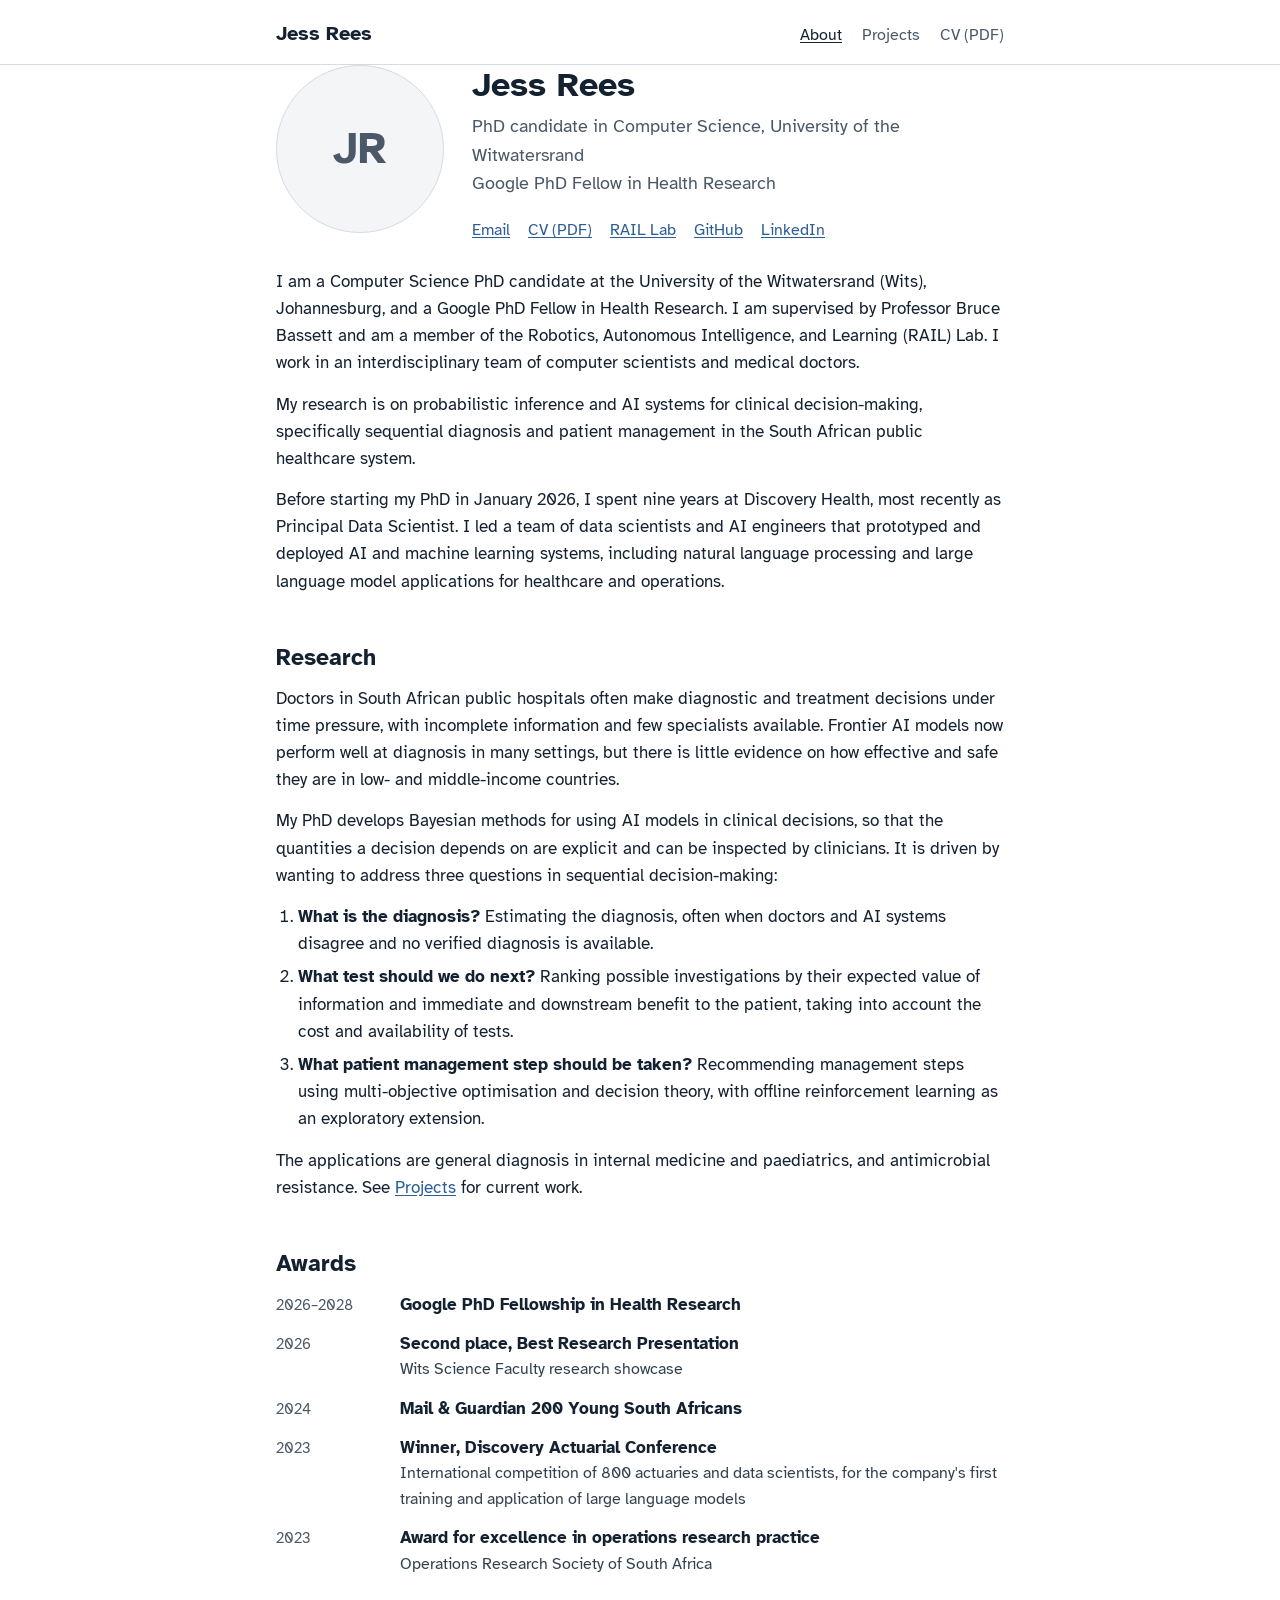
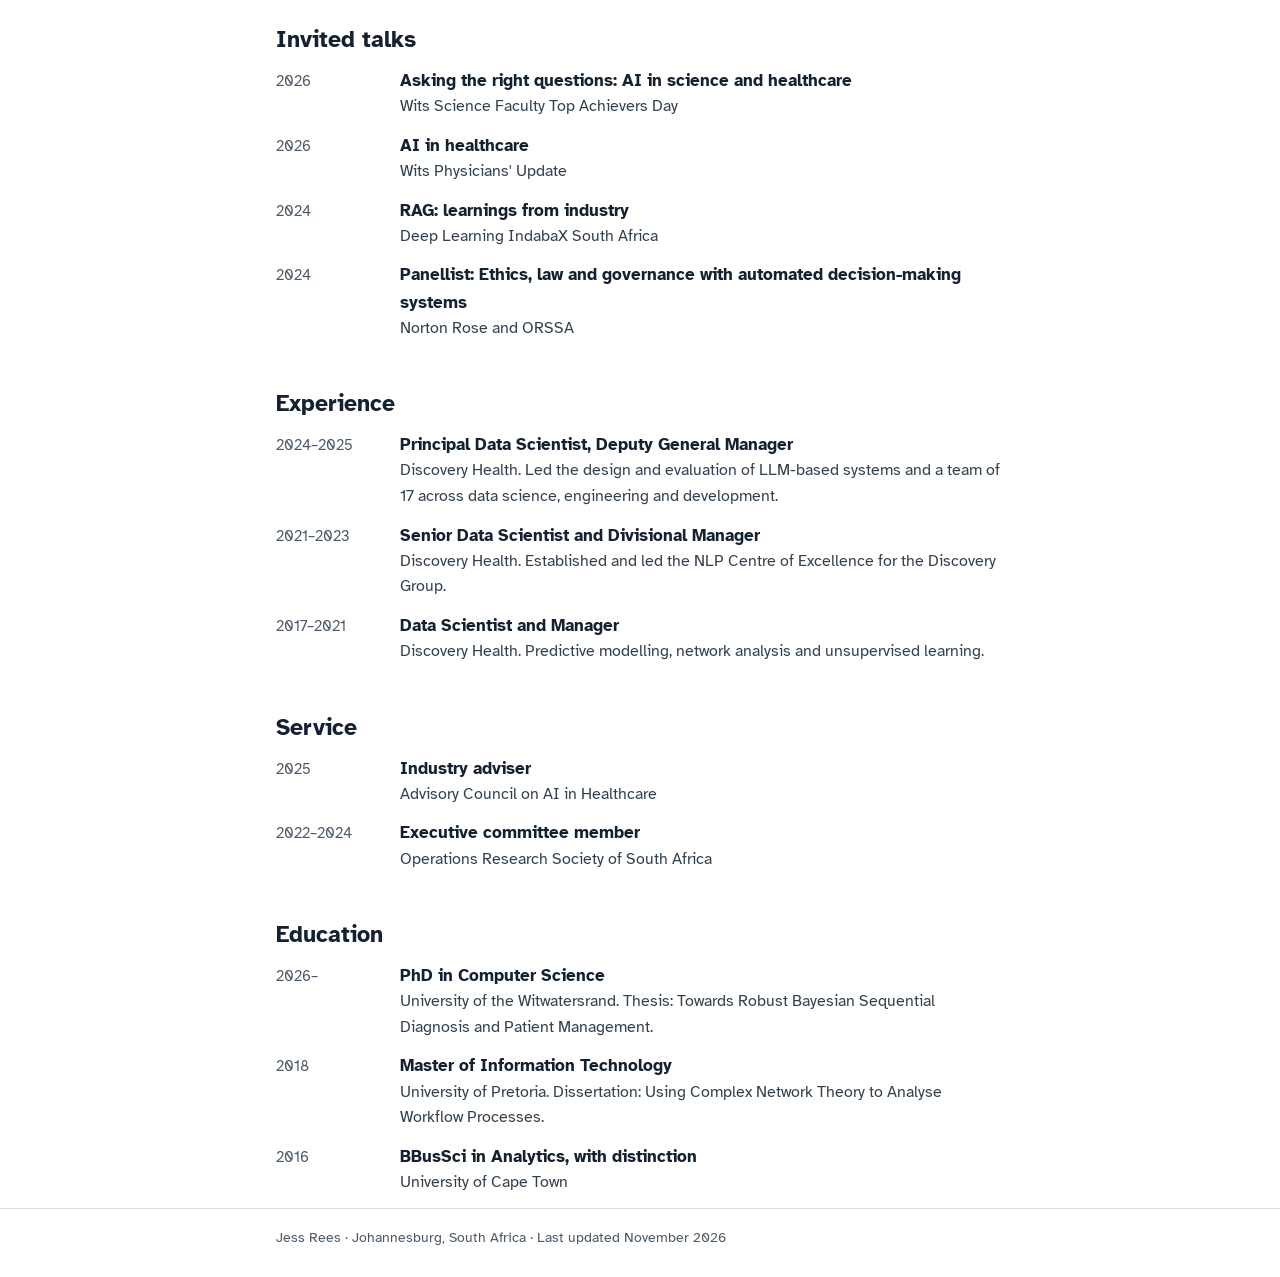
==== index.html @ a148da03 "add website files" ====
<!doctype html>
<html lang="en">
<head>
<meta charset="utf-8">
<meta name="viewport" content="width=device-width, initial-scale=1">
<title>Jess Rees</title>
<meta name="description" content="Jess Rees, Computer Science PhD candidate at the University of the Witwatersrand. Probabilistic inference and AI for clinical decision-making.">
<link rel="preconnect" href="https://fonts.googleapis.com">
<link rel="preconnect" href="https://fonts.gstatic.com" crossorigin>
<link href="https://fonts.googleapis.com/css2?family=Atkinson+Hyperlegible:wght@400;700&display=swap" rel="stylesheet">
<link rel="stylesheet" href="css/style.css">
</head>
<body>

<header class="site-header">
  <div class="wrap">
    <a class="site-name" href="index.html">Jess Rees</a>
    <nav class="site-nav" aria-label="Main">
      <a href="index.html" aria-current="page">About</a>
      <a href="projects.html">Projects</a>
      <a href="cv/Jess-Rees-CV.pdf">CV (PDF)</a>
    </nav>
  </div>
</header>

<main class="wrap">

  <section class="intro" aria-label="Introduction">
    <div class="photo">
      <img src="images/photo.jpg" alt="Photo of Jess Rees" width="168" height="168"
           onerror="this.remove(); document.getElementById('initials').hidden = false;">
      <span class="initials" id="initials" hidden>JR</span>
    </div>
    <div class="intro-text">
      <h1>Jess Rees</h1>
      <p class="subtitle">PhD candidate in Computer Science, University of the Witwatersrand<br>Google PhD Fellow in Health Research</p>
      <ul class="links">
        <li><a href="mailto:jess.sian.rees@gmail.com">Email</a></li>
        <li><a href="cv/Jess-Rees-CV.pdf">CV (PDF)</a></li>
        <li><a href="https://www.raillab.org/author/jess-rees/">RAIL Lab</a></li>
        <li><a href="https://github.com/JessSian">GitHub</a></li>
        <li><a href="https://www.linkedin.com/in/jessicarees">LinkedIn</a></li>
      </ul>
    </div>
  </section>

  <p>I am a Computer Science PhD candidate at the University of the Witwatersrand (Wits), Johannesburg, and a Google PhD Fellow in Health Research. I am supervised by Professor Bruce Bassett and am a member of the Robotics, Autonomous Intelligence, and Learning (RAIL) Lab. I work in an interdisciplinary team of computer scientists and medical doctors.</p>
  <p>My research is on probabilistic inference and AI systems for clinical decision-making, specifically sequential diagnosis and patient management in the South African public healthcare system.</p>
  <p>Before starting my PhD in January 2026, I spent nine years at Discovery Health, most recently as Principal Data Scientist. I led a team of data scientists and AI engineers that prototyped and deployed AI and machine learning systems, including natural language processing and large language model applications for healthcare and operations.</p>

  <h2 id="research">Research</h2>
  <p>Doctors in South African public hospitals often make diagnostic and treatment decisions under time pressure, with incomplete information and few specialists available. Frontier AI models now perform well at diagnosis in many settings, but there is little evidence on how effective and safe they are in low- and middle-income countries.</p>
  <p>My PhD develops Bayesian methods for using AI models in clinical decisions, so that the quantities a decision depends on are explicit and can be inspected by clinicians. It is driven by wanting to address three questions in sequential decision-making:</p>
  <ol>
    <li><strong>What is the diagnosis?</strong> Estimating the diagnosis, often when doctors and AI systems disagree and no verified diagnosis is available.</li>
    <li><strong>What test should we do next?</strong> Ranking possible investigations by their expected value of information and immediate and downstream benefit to the patient, taking into account the cost and availability of tests.</li>
    <li><strong>What patient management step should be taken?</strong> Recommending management steps using multi-objective optimisation and decision theory, with offline reinforcement learning as an exploratory extension.</li>
  </ol>
  <p>The applications are general diagnosis in internal medicine and paediatrics, and antimicrobial resistance. See <a href="projects.html">Projects</a> for current work.</p>

  <h2 id="awards">Awards</h2>
  <ul class="entries">
    <li><span class="when">2026–2028</span><span class="what"><strong>Google PhD Fellowship in Health Research</strong></span></li>
    <li><span class="when">2026</span><span class="what"><strong>Second place, Best Research Presentation</strong><span>Wits Science Faculty research showcase</span></span></li>
    <li><span class="when">2024</span><span class="what"><strong>Mail &amp; Guardian 200 Young South Africans</strong></span></li>
    <li><span class="when">2023</span><span class="what"><strong>Winner, Discovery Actuarial Conference</strong><span>International competition of 800 actuaries and data scientists, for the company's first training and application of large language models</span></span></li>
    <li><span class="when">2023</span><span class="what"><strong>Award for excellence in operations research practice</strong><span>Operations Research Society of South Africa</span></span></li>
  </ul>

  <h2 id="talks">Invited talks</h2>
  <ul class="entries">
    <li><span class="when">2026</span><span class="what"><strong>Asking the right questions: AI in science and healthcare</strong><span>Wits Science Faculty Top Achievers Day</span></span></li>
    <li><span class="when">2026</span><span class="what"><strong>AI in healthcare</strong><span>Wits Physicians' Update</span></span></li>
    <li><span class="when">2024</span><span class="what"><strong>RAG: learnings from industry</strong><span>Deep Learning IndabaX South Africa</span></span></li>
    <li><span class="when">2024</span><span class="what"><strong>Panellist: Ethics, law and governance with automated decision-making systems</strong><span>Norton Rose and ORSSA</span></span></li>
  </ul>

  <h2 id="experience">Experience</h2>
  <ul class="entries">
    <li><span class="when">2024–2025</span><span class="what"><strong>Principal Data Scientist, Deputy General Manager</strong><span>Discovery Health. Led the design and evaluation of LLM-based systems and a team of 17 across data science, engineering and development.</span></span></li>
    <li><span class="when">2021–2023</span><span class="what"><strong>Senior Data Scientist and Divisional Manager</strong><span>Discovery Health. Established and led the NLP Centre of Excellence for the Discovery Group.</span></span></li>
    <li><span class="when">2017–2021</span><span class="what"><strong>Data Scientist and Manager</strong><span>Discovery Health. Predictive modelling, network analysis and unsupervised learning.</span></span></li>
  </ul>

  <h2 id="service">Service</h2>
  <ul class="entries">
    <li><span class="when">2025</span><span class="what"><strong>Industry adviser</strong><span>Advisory Council on AI in Healthcare</span></span></li>
    <li><span class="when">2022–2024</span><span class="what"><strong>Executive committee member</strong><span>Operations Research Society of South Africa</span></span></li>
  </ul>

  <h2 id="education">Education</h2>
  <ul class="entries">
    <li><span class="when">2026–</span><span class="what"><strong>PhD in Computer Science</strong><span>University of the Witwatersrand. Thesis: Towards Robust Bayesian Sequential Diagnosis and Patient Management.</span></span></li>
    <li><span class="when">2018</span><span class="what"><strong>Master of Information Technology</strong><span>University of Pretoria. Dissertation: Using Complex Network Theory to Analyse Workflow Processes.</span></span></li>
    <li><span class="when">2016</span><span class="what"><strong>BBusSci in Analytics, with distinction</strong><span>University of Cape Town</span></span></li>
  </ul>

</main>

<footer class="site-footer">
  <div class="wrap">Jess Rees · Johannesburg, South Africa · Last updated November 2026</div>
</footer>

</body>
</html>
---- css/style.css ----
:root {
  --ink: #142130;
  --ink-2: #33414F;
  --muted: #4A5867;
  --line: #D5DCE3;
  --bg: #FFFFFF;
  --bg-soft: #F3F5F7;
  --link: #2B5D96;
  --link-hover: #142130;
  --accent: #7C63C9;
  --max: 760px;
}

* { box-sizing: border-box; }

html { -webkit-text-size-adjust: 100%; }

body {
  margin: 0;
  background: var(--bg);
  color: var(--ink);
  font-family: 'Atkinson Hyperlegible', -apple-system, 'Segoe UI', Roboto, Helvetica, Arial, sans-serif;
  font-size: 17px;
  line-height: 1.6;
}

a { color: var(--link); text-underline-offset: 2px; }
a:hover { color: var(--link-hover); }
a:focus-visible, button:focus-visible { outline: 3px solid var(--accent); outline-offset: 2px; }

.wrap { max-width: var(--max); margin: 0 auto; padding: 0 16px; }

/* Header */
.site-header { border-bottom: 1px solid var(--line); }
.site-header .wrap {
  display: flex; flex-wrap: wrap; align-items: baseline; justify-content: space-between;
  gap: 8px 24px; padding-top: 18px; padding-bottom: 14px;
}
.site-name { font-weight: 700; font-size: 20px; color: var(--ink); text-decoration: none; }
.site-nav { display: flex; flex-wrap: wrap; gap: 4px 20px; font-size: 16px; }
.site-nav a { text-decoration: none; color: var(--muted); }
.site-nav a:hover, .site-nav a[aria-current="page"] { color: var(--ink); text-decoration: underline; }

main { padding: 36px 0 56px; }

h1 { font-size: 34px; line-height: 1.2; margin: 0 0 6px; }
h2 { font-size: 23px; line-height: 1.3; margin: 44px 0 12px; padding-top: 4px; }
h3 { font-size: 19px; line-height: 1.35; margin: 28px 0 6px; }
p { margin: 0 0 14px; }

.subtitle { color: var(--muted); margin: 0 0 20px; font-size: 18px; }

/* Intro with photo */
.intro { display: flex; gap: 28px; align-items: flex-start; }
.photo {
  flex-shrink: 0; width: 168px; height: 168px; border-radius: 50%;
  overflow: hidden; background: var(--bg-soft); border: 1px solid var(--line);
  display: flex; align-items: center; justify-content: center;
}
.photo img { width: 100%; height: 100%; object-fit: cover; display: block; }
.photo .initials { font-size: 44px; font-weight: 700; color: var(--muted); }
.intro-text { min-width: 0; }

.links { display: flex; flex-wrap: wrap; gap: 6px 18px; margin: 4px 0 18px; padding: 0; list-style: none; font-size: 16px; }

@media (max-width: 600px) {
  .intro { flex-direction: column; gap: 16px; }
  .photo { width: 128px; height: 128px; }
  h1 { font-size: 28px; }
}

/* Lists */
ol, ul { padding-left: 22px; margin: 0 0 14px; }
li { margin-bottom: 6px; }

.entries { list-style: none; padding: 0; margin: 0; }
.entries li { display: grid; grid-template-columns: 108px 1fr; gap: 4px 16px; margin-bottom: 12px; }
.entries .when { color: var(--muted); font-size: 15px; padding-top: 2px; }
.entries .what strong { font-weight: 700; }
.entries .what span { display: block; color: var(--ink-2); font-size: 16px; }
@media (max-width: 600px) {
  .entries li { grid-template-columns: 1fr; gap: 0; }
}

.note { color: var(--muted); font-size: 15px; }

/* Projects */
.project { border-top: 1px solid var(--line); padding-top: 4px; margin-top: 36px; }
.project:first-of-type { border-top: 0; margin-top: 8px; }
.project h2 { margin-top: 24px; }
.tags { display: flex; flex-wrap: wrap; gap: 6px; margin: 0 0 14px; padding: 0; list-style: none; }
.tags li { margin: 0; font-size: 14px; padding: 2px 10px; border-radius: 12px; background: var(--bg-soft); border: 1px solid var(--line); color: var(--ink-2); }
.status { font-size: 15px; color: var(--muted); }

/* Truth inference example */
.demo { margin: 20px 0 8px; border: 1px solid var(--line); border-radius: 12px; background: var(--bg-soft); padding: 16px; }
.demo-head { font-size: 13px; letter-spacing: 0.1em; font-weight: 700; color: var(--muted); margin-bottom: 4px; }
.demo-title { font-size: 19px; font-weight: 700; margin-bottom: 12px; }
.demo-body { display: grid; grid-template-columns: 1fr; gap: 16px; }
.demo-graph { overflow-x: auto; -webkit-overflow-scrolling: touch; background: #FFFFFF; border: 1px solid var(--line); border-radius: 8px; }
.demo-graph svg { display: block; width: 100%; min-width: 560px; height: auto; }
.demo-graph svg text { font-family: 'Atkinson Hyperlegible', sans-serif; }

.demo-side { display: grid; grid-template-columns: 1fr 1fr; gap: 16px; }
@media (max-width: 640px) { .demo-side { grid-template-columns: 1fr; } }

.best { background: var(--ink); color: #FFFFFF; border-radius: 10px; padding: 12px 16px; }
.best .label { display: flex; justify-content: space-between; font-size: 13px; color: #C9D4DF; letter-spacing: 0.08em; font-weight: 700; }
.best .label span:last-child { letter-spacing: 0; font-weight: 400; }
.best .value { font-size: 26px; font-weight: 700; line-height: 1.3; margin-top: 2px; }
.caption { margin-top: 12px; font-size: 16px; min-height: 5.2em; }

.rel-head { display: flex; justify-content: space-between; align-items: baseline; margin-bottom: 6px; }
.rel-head strong { font-size: 17px; }
.rel-head span { font-size: 13px; color: var(--muted); }
.rel-row { display: flex; align-items: center; gap: 10px; height: 32px; transition: opacity 300ms; }
.badge { width: 50px; height: 24px; flex-shrink: 0; display: inline-flex; align-items: center; justify-content: center; font-size: 13px; font-weight: 700; border: 1.5px solid; }
.badge.doc { background: #DDE9F7; border-color: #2B5D96; color: #1F4A7A; border-radius: 12px; }
.badge.ai { background: #FCE6D6; border-color: #B4501A; color: #8A3510; border-radius: 5px; }
.meter { position: relative; width: 120px; height: 14px; flex-shrink: 0; background: #E1E6EC; border-radius: 7px; }
.meter .fill { position: absolute; top: 0; height: 14px; border-radius: 7px; transition: left 400ms, width 400ms, background 400ms; }
.meter .mid { position: absolute; left: 59px; top: -4px; width: 2px; height: 22px; background: var(--muted); }
.meter .thr { position: absolute; left: 35px; top: -4px; height: 22px; border-left: 2px dashed #8A3510; }
.rel-num { width: 26px; text-align: right; font-weight: 700; font-size: 15px; flex-shrink: 0; }
.flag { font-size: 12px; font-weight: 700; padding: 1px 7px; border: 2px dashed var(--ink); border-radius: 10px; white-space: nowrap; }
.wait { font-size: 12px; color: var(--muted); }

.legend { display: flex; flex-wrap: wrap; gap: 6px 18px; margin-top: 12px; font-size: 14px; color: var(--ink-2); }
.legend span { display: inline-flex; align-items: center; gap: 6px; }
.sw-ring { width: 26px; height: 14px; border: 3px solid var(--accent); border-radius: 5px; }
.sw-t2 { width: 12px; height: 14px; background: #DCD2F4; border-radius: 3px; }
.sw-t1 { width: 12px; height: 14px; background: #EEE9FA; border: 1px solid #CFC4EC; border-radius: 3px; }
.sw-thr { height: 14px; border-left: 2px dashed #8A3510; margin: 0 6px; }

.controls { display: flex; flex-wrap: wrap; gap: 8px; margin-top: 14px; }
.controls button {
  font: inherit; font-size: 15px; padding: 6px 14px; border-radius: 18px;
  border: 1.5px solid #C5CED8; background: #FFFFFF; color: var(--ink); cursor: pointer;
}
.controls button:hover { border-color: var(--ink); }
.controls button[disabled] { opacity: 0.45; cursor: default; }
.controls button.primary { background: var(--ink); color: #FFFFFF; border-color: var(--ink); }

/* Footer */
.site-footer { border-top: 1px solid var(--line); color: var(--muted); font-size: 14px; }
.site-footer .wrap { padding-top: 18px; padding-bottom: 28px; }
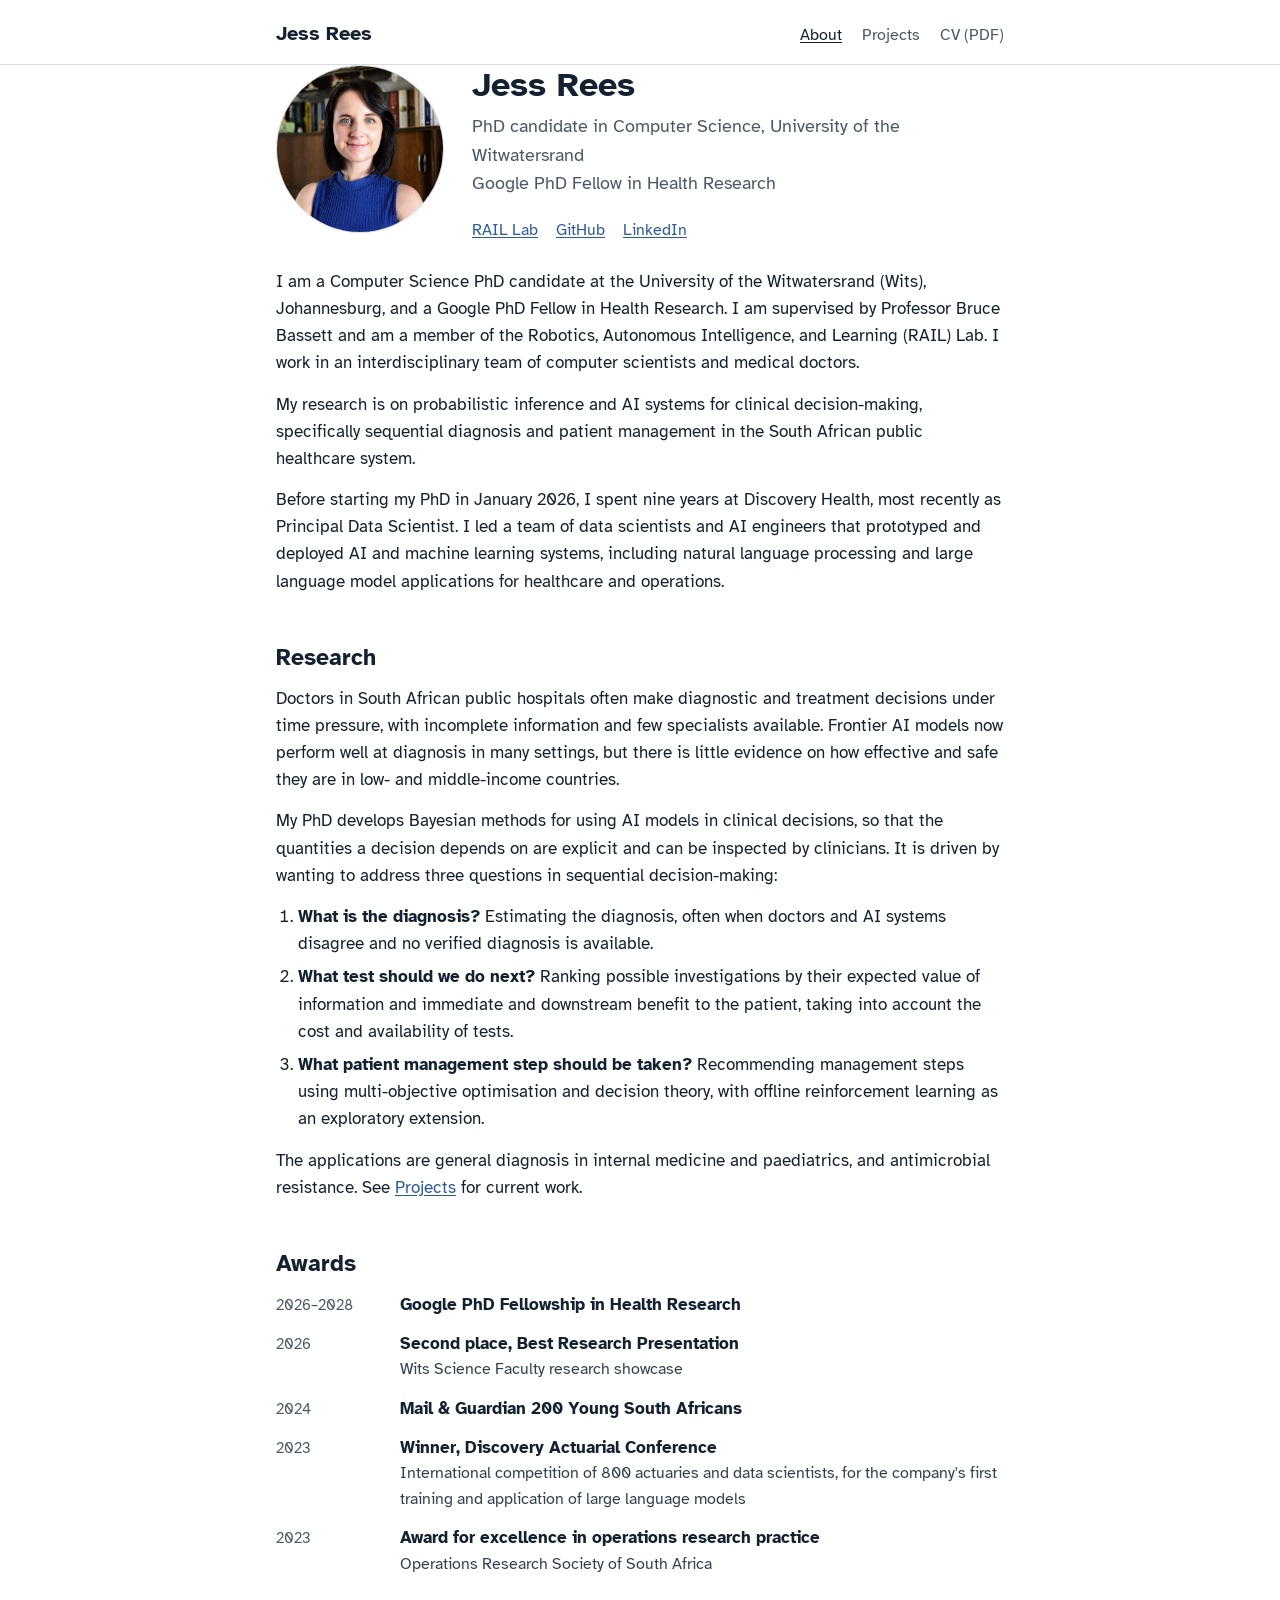
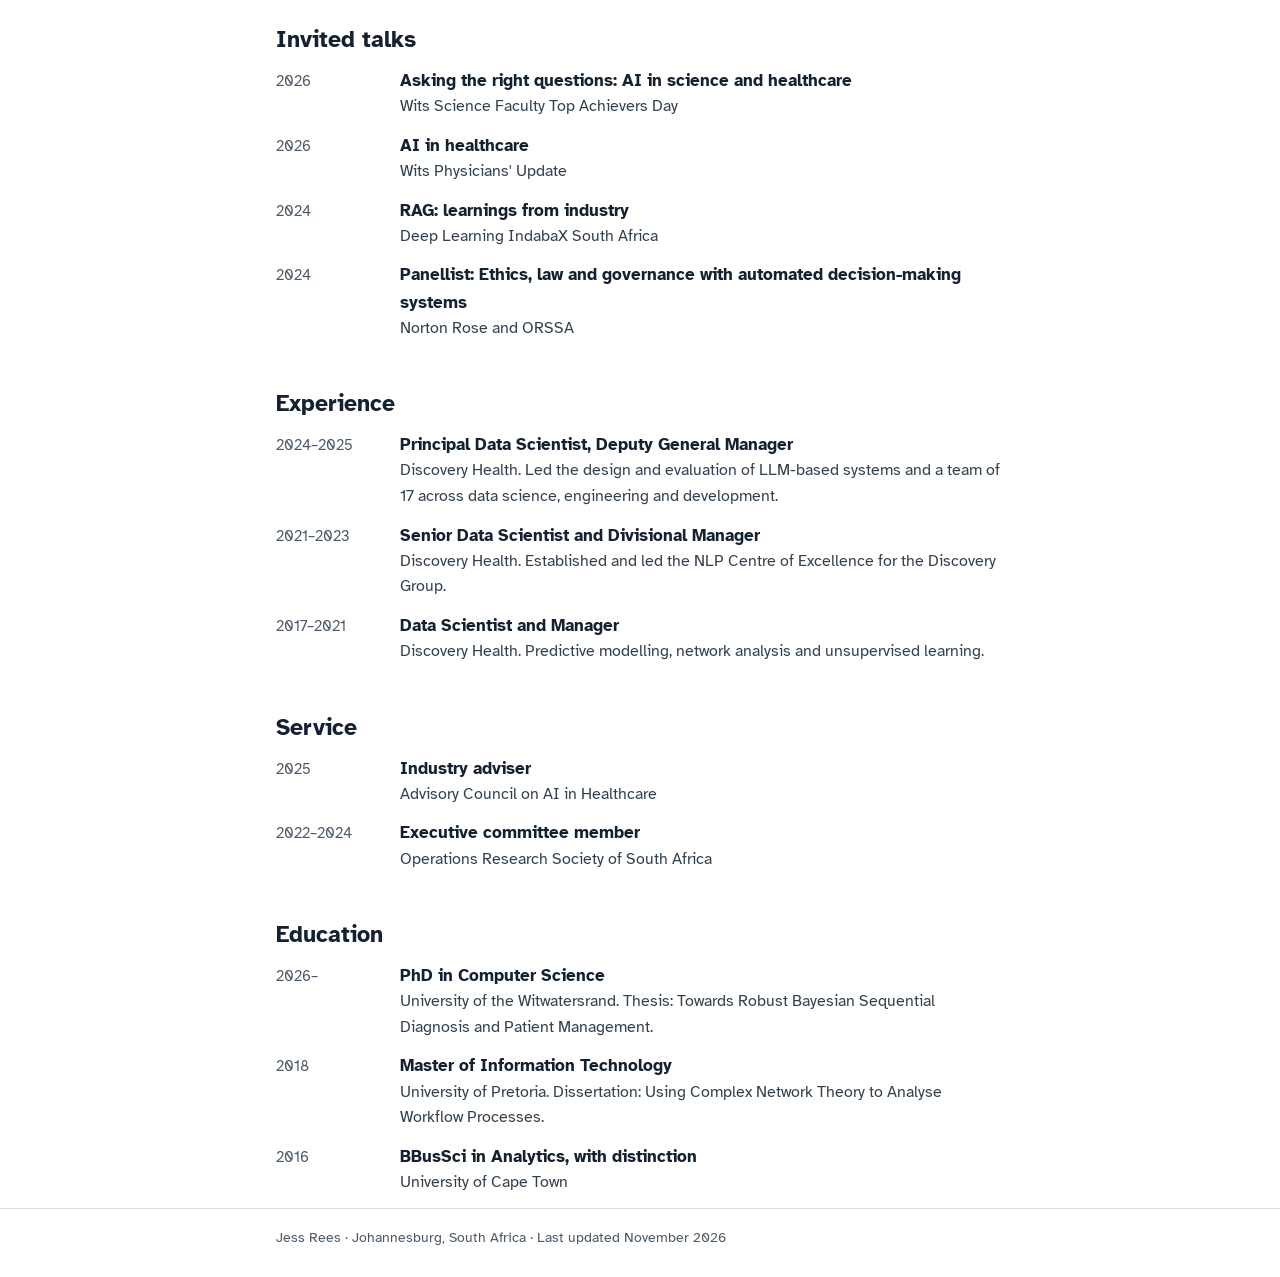
==== commit 1eb13888: "remove contact details" ====
--- a/index.html
+++ b/index.html
@@ -35,8 +35,6 @@
       <h1>Jess Rees</h1>
       <p class="subtitle">PhD candidate in Computer Science, University of the Witwatersrand<br>Google PhD Fellow in Health Research</p>
       <ul class="links">
-        <li><a href="mailto:jess.sian.rees@gmail.com">Email</a></li>
-        <li><a href="cv/Jess-Rees-CV.pdf">CV (PDF)</a></li>
         <li><a href="https://www.raillab.org/author/jess-rees/">RAIL Lab</a></li>
         <li><a href="https://github.com/JessSian">GitHub</a></li>
         <li><a href="https://www.linkedin.com/in/jessicarees">LinkedIn</a></li>
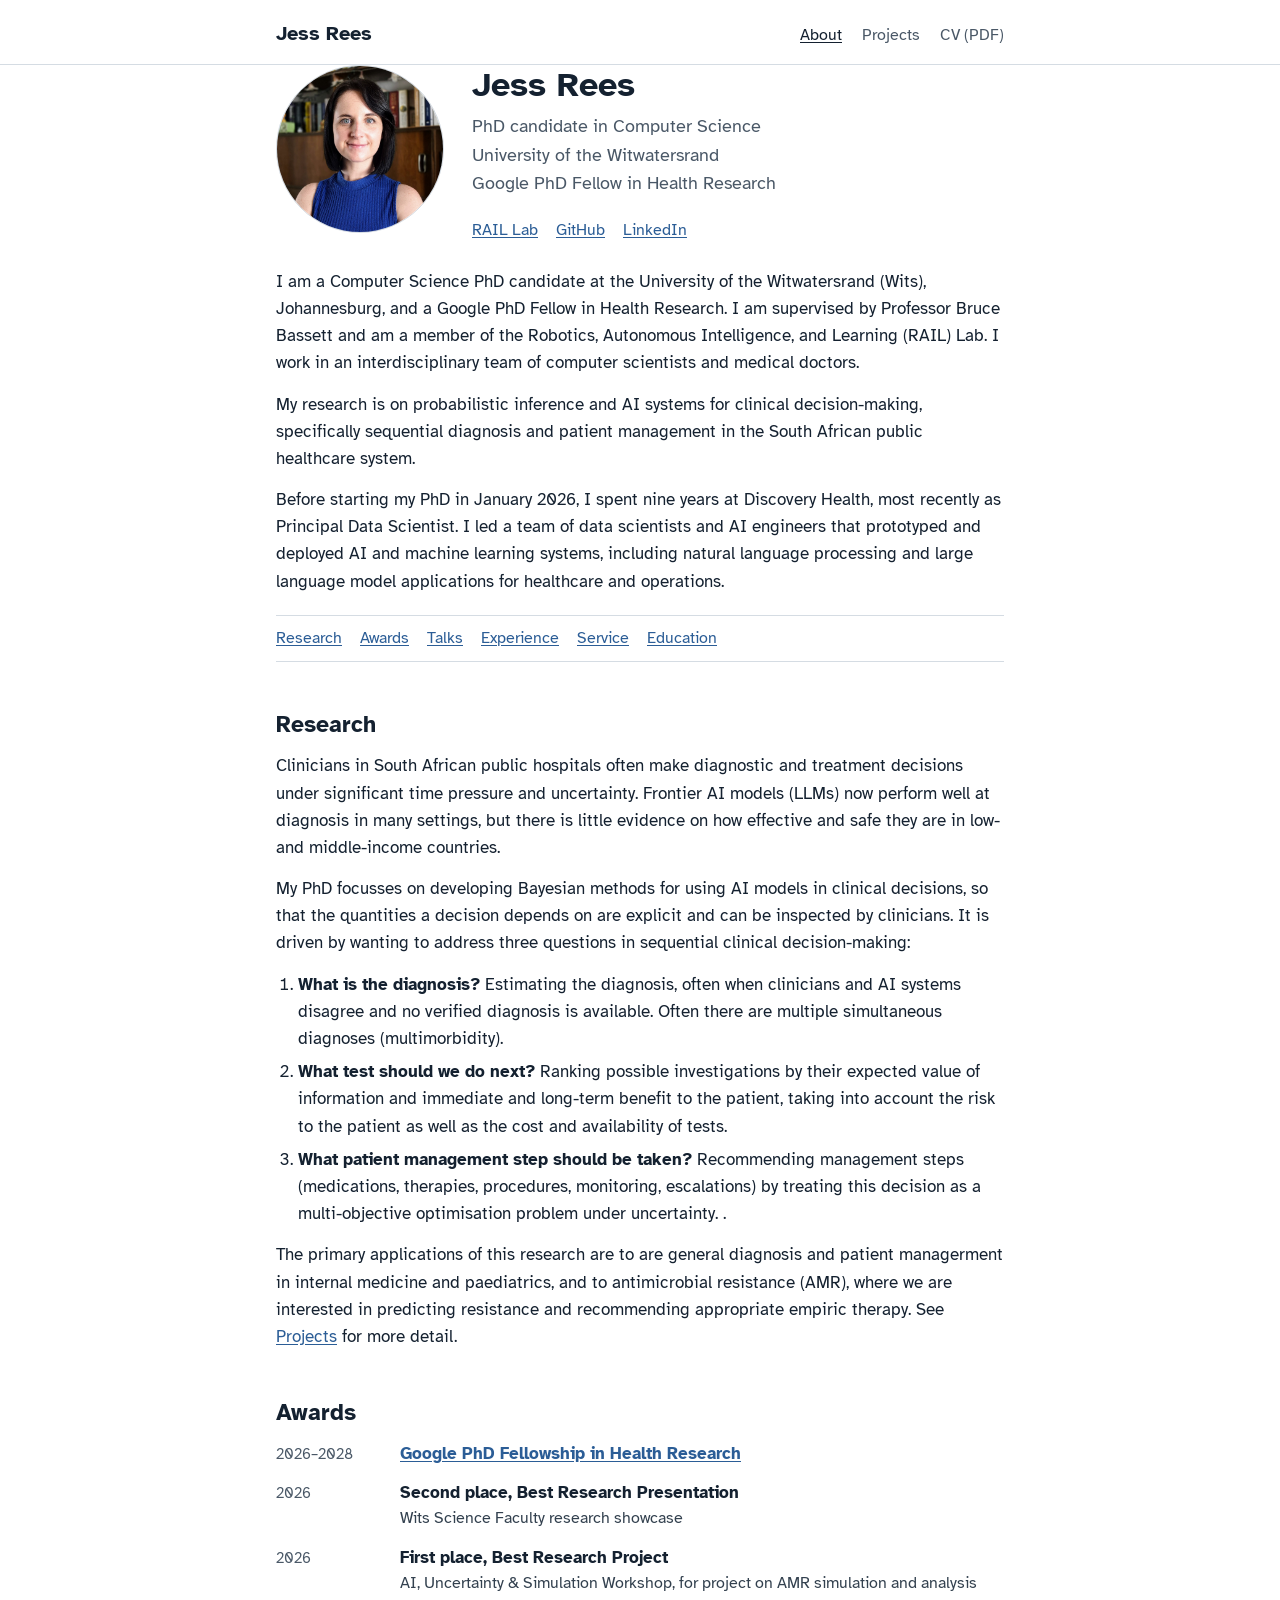
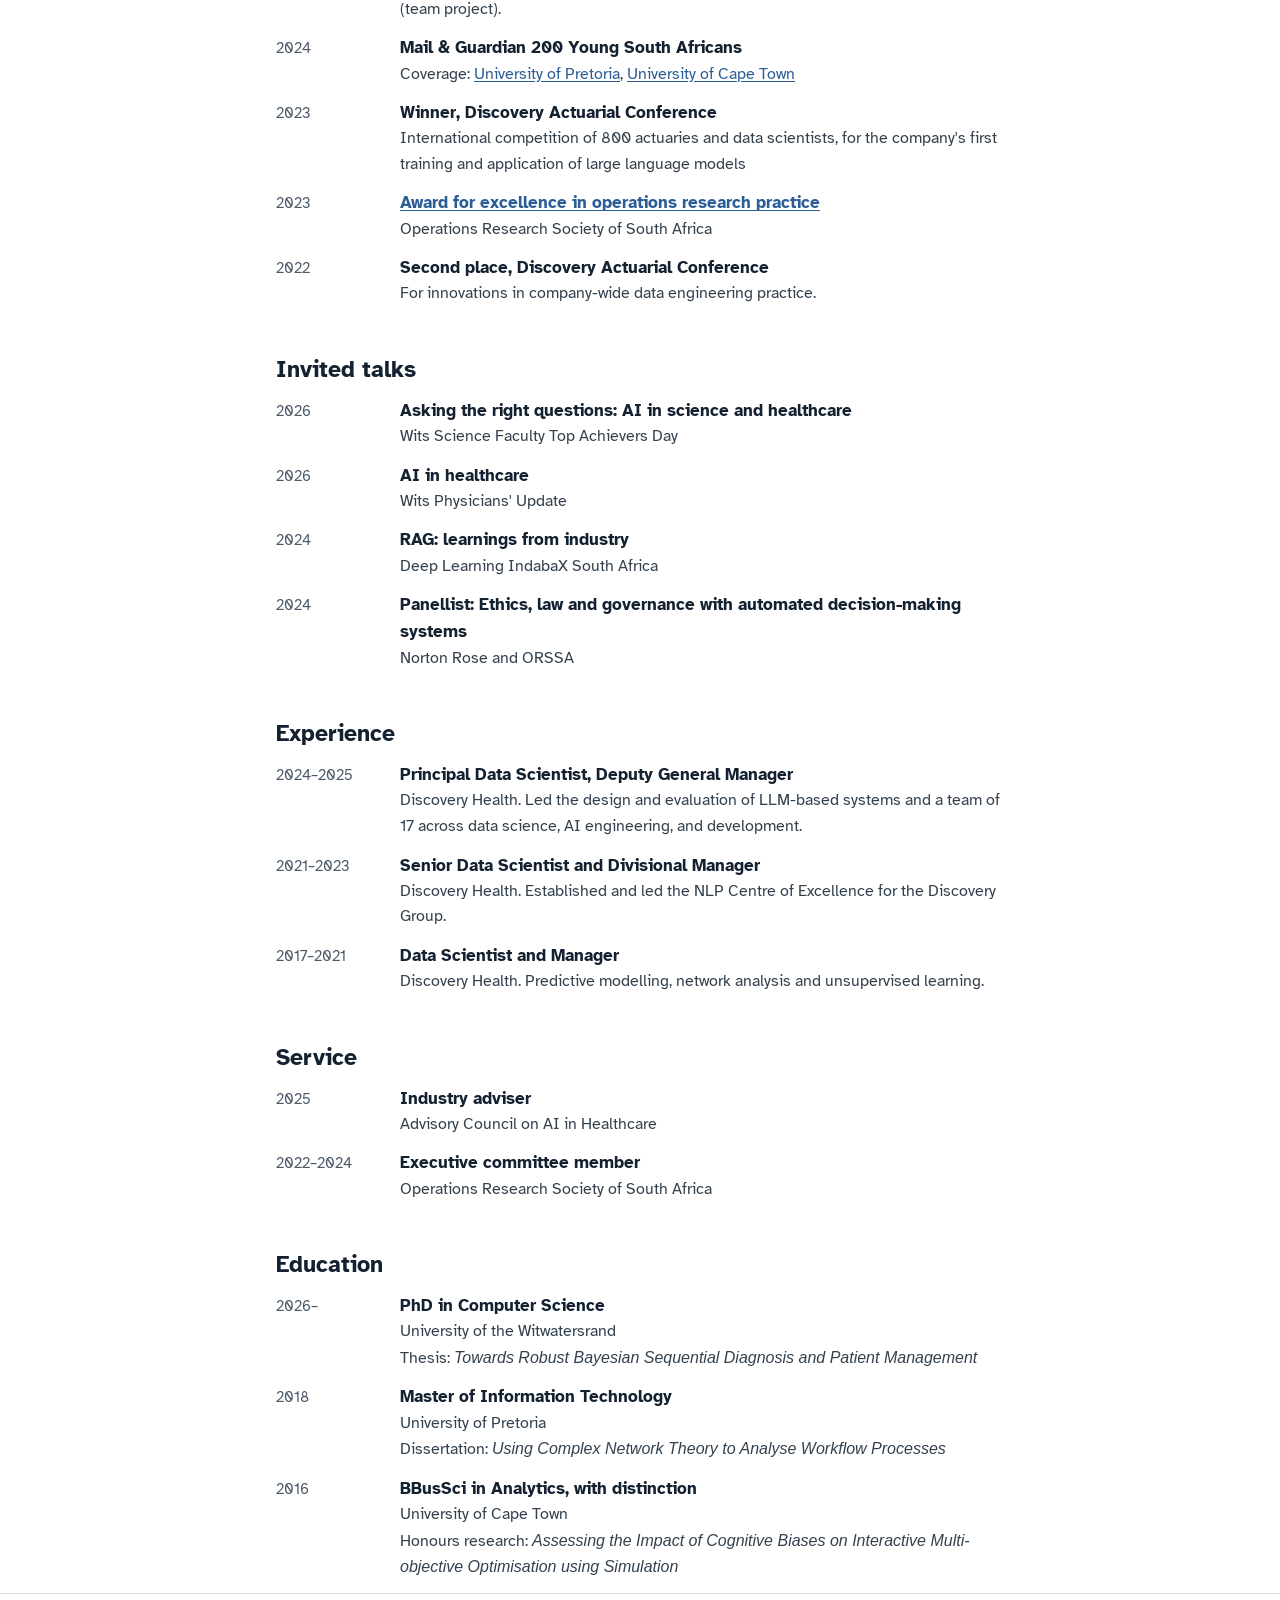
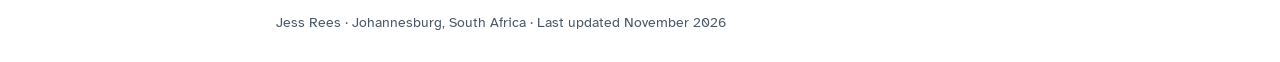
==== commit 6f89e2c1: "update content" ====
--- a/index.html
+++ b/index.html
@@ -33,7 +33,7 @@
     </div>
     <div class="intro-text">
       <h1>Jess Rees</h1>
-      <p class="subtitle">PhD candidate in Computer Science, University of the Witwatersrand<br>Google PhD Fellow in Health Research</p>
+      <p class="subtitle">PhD candidate in Computer Science<br>University of the Witwatersrand<br>Google PhD Fellow in Health Research</p>
       <ul class="links">
         <li><a href="https://www.raillab.org/author/jess-rees/">RAIL Lab</a></li>
         <li><a href="https://github.com/JessSian">GitHub</a></li>
@@ -46,23 +46,36 @@
   <p>My research is on probabilistic inference and AI systems for clinical decision-making, specifically sequential diagnosis and patient management in the South African public healthcare system.</p>
   <p>Before starting my PhD in January 2026, I spent nine years at Discovery Health, most recently as Principal Data Scientist. I led a team of data scientists and AI engineers that prototyped and deployed AI and machine learning systems, including natural language processing and large language model applications for healthcare and operations.</p>
 
+  <nav class="section-nav" aria-label="On this page">
+    <ul class="links">
+      <li><a href="#research">Research</a></li>
+      <li><a href="#awards">Awards</a></li>
+      <li><a href="#talks">Talks</a></li>
+      <li><a href="#experience">Experience</a></li>
+      <li><a href="#service">Service</a></li>
+      <li><a href="#education">Education</a></li>
+    </ul>
+  </nav>
+
   <h2 id="research">Research</h2>
-  <p>Doctors in South African public hospitals often make diagnostic and treatment decisions under time pressure, with incomplete information and few specialists available. Frontier AI models now perform well at diagnosis in many settings, but there is little evidence on how effective and safe they are in low- and middle-income countries.</p>
-  <p>My PhD develops Bayesian methods for using AI models in clinical decisions, so that the quantities a decision depends on are explicit and can be inspected by clinicians. It is driven by wanting to address three questions in sequential decision-making:</p>
+  <p>Clinicians in South African public hospitals often make diagnostic and treatment decisions under significant time pressure and uncertainty. Frontier AI models (LLMs) now perform well at diagnosis in many settings, but there is little evidence on how effective and safe they are in low- and middle-income countries.</p>
+  <p>My PhD focusses on developing Bayesian methods for using AI models in clinical decisions, so that the quantities a decision depends on are explicit and can be inspected by clinicians. It is driven by wanting to address three questions in sequential clinical decision-making:</p>
   <ol>
-    <li><strong>What is the diagnosis?</strong> Estimating the diagnosis, often when doctors and AI systems disagree and no verified diagnosis is available.</li>
-    <li><strong>What test should we do next?</strong> Ranking possible investigations by their expected value of information and immediate and downstream benefit to the patient, taking into account the cost and availability of tests.</li>
-    <li><strong>What patient management step should be taken?</strong> Recommending management steps using multi-objective optimisation and decision theory, with offline reinforcement learning as an exploratory extension.</li>
+    <li><strong>What is the diagnosis?</strong> Estimating the diagnosis, often when clinicians and AI systems disagree and no verified diagnosis is available. Often there are multiple simultaneous diagnoses (multimorbidity).</li>
+    <li><strong>What test should we do next?</strong> Ranking possible investigations by their expected value of information and immediate and long-term benefit to the patient, taking into account the risk to the patient as well as the cost and availability of tests.</li>
+    <li><strong>What patient management step should be taken?</strong> Recommending management steps (medications, therapies, procedures, monitoring, escalations) by treating this decision as a multi-objective optimisation problem under uncertainty. .</li>
   </ol>
-  <p>The applications are general diagnosis in internal medicine and paediatrics, and antimicrobial resistance. See <a href="projects.html">Projects</a> for current work.</p>
+  <p>The primary applications of this research are to are general diagnosis and patient managerment in internal medicine and paediatrics, and to antimicrobial resistance (AMR), where we are interested in predicting resistance and recommending appropriate empiric therapy. See <a href="projects.html">Projects</a> for more detail.</p>
 
   <h2 id="awards">Awards</h2>
   <ul class="entries">
-    <li><span class="when">2026–2028</span><span class="what"><strong>Google PhD Fellowship in Health Research</strong></span></li>
+    <li><span class="when">2026–2028</span><span class="what"><strong><a href="https://research.google/programs-and-events/phd-fellowship/recipients/?filtertab=2025">Google PhD Fellowship in Health Research</a></strong></span></li>
     <li><span class="when">2026</span><span class="what"><strong>Second place, Best Research Presentation</strong><span>Wits Science Faculty research showcase</span></span></li>
-    <li><span class="when">2024</span><span class="what"><strong>Mail &amp; Guardian 200 Young South Africans</strong></span></li>
+    <li><span class="when">2026</span><span class="what"><strong>First place, Best Research Project</strong><span>AI, Uncertainty & Simulation Workshop, for project on AMR simulation and analysis (team project).</span></span></li>
+    <li><span class="when">2024</span><span class="what"><strong>Mail &amp; Guardian 200 Young South Africans</strong><span>Coverage: <a href="https://www.up.ac.za/alumni/news/sa-data-science-and-artificial-intelligence-are-internationally-competitive-alumna-and-mg-list">University of Pretoria</a>, <a href="https://commerce.uct.ac.za/articles/2024-07-04-200-young-south-africans-list-uct-connection">University of Cape Town</a></span></span></li>
     <li><span class="when">2023</span><span class="what"><strong>Winner, Discovery Actuarial Conference</strong><span>International competition of 800 actuaries and data scientists, for the company's first training and application of large language models</span></span></li>
-    <li><span class="when">2023</span><span class="what"><strong>Award for excellence in operations research practice</strong><span>Operations Research Society of South Africa</span></span></li>
+    <li><span class="when">2023</span><span class="what"><strong><a href="https://c9a757c0-2348-4644-a8a8-09677d5da5bc.filesusr.com/ugd/568002_448f8d4020ab46eca19e3c63a7d8d022.pdf">Award for excellence in operations research practice</a></strong><span>Operations Research Society of South Africa</span></span></li>
+    <li><span class="when">2022</span><span class="what"><strong>Second place, Discovery Actuarial Conference</strong><span>For innovations in company-wide data engineering practice.</span></span></li>
   </ul>
 
   <h2 id="talks">Invited talks</h2>
@@ -75,7 +88,7 @@
 
   <h2 id="experience">Experience</h2>
   <ul class="entries">
-    <li><span class="when">2024–2025</span><span class="what"><strong>Principal Data Scientist, Deputy General Manager</strong><span>Discovery Health. Led the design and evaluation of LLM-based systems and a team of 17 across data science, engineering and development.</span></span></li>
+    <li><span class="when">2024–2025</span><span class="what"><strong>Principal Data Scientist, Deputy General Manager</strong><span>Discovery Health. Led the design and evaluation of LLM-based systems and a team of 17 across data science, AI engineering, and development.</span></span></li>
     <li><span class="when">2021–2023</span><span class="what"><strong>Senior Data Scientist and Divisional Manager</strong><span>Discovery Health. Established and led the NLP Centre of Excellence for the Discovery Group.</span></span></li>
     <li><span class="when">2017–2021</span><span class="what"><strong>Data Scientist and Manager</strong><span>Discovery Health. Predictive modelling, network analysis and unsupervised learning.</span></span></li>
   </ul>
@@ -88,9 +101,9 @@
 
   <h2 id="education">Education</h2>
   <ul class="entries">
-    <li><span class="when">2026–</span><span class="what"><strong>PhD in Computer Science</strong><span>University of the Witwatersrand. Thesis: Towards Robust Bayesian Sequential Diagnosis and Patient Management.</span></span></li>
-    <li><span class="when">2018</span><span class="what"><strong>Master of Information Technology</strong><span>University of Pretoria. Dissertation: Using Complex Network Theory to Analyse Workflow Processes.</span></span></li>
-    <li><span class="when">2016</span><span class="what"><strong>BBusSci in Analytics, with distinction</strong><span>University of Cape Town</span></span></li>
+    <li><span class="when">2026–</span><span class="what"><strong>PhD in Computer Science</strong><span>University of the Witwatersrand<br>Thesis: <em>Towards Robust Bayesian Sequential Diagnosis and Patient Management</em></span></span></li>
+    <li><span class="when">2018</span><span class="what"><strong>Master of Information Technology</strong><span>University of Pretoria<br>Dissertation: <em>Using Complex Network Theory to Analyse Workflow Processes</em></span></span></li>
+    <li><span class="when">2016</span><span class="what"><strong>BBusSci in Analytics, with distinction</strong><span>University of Cape Town<br>Honours research: <em>Assessing the Impact of Cognitive Biases on Interactive Multi-objective Optimisation using Simulation</em></span></span></li>
   </ul>
 
 </main>
--- a/css/style.css
+++ b/css/style.css
@@ -62,6 +62,9 @@
 .intro-text { min-width: 0; }
 
 .links { display: flex; flex-wrap: wrap; gap: 6px 18px; margin: 4px 0 18px; padding: 0; list-style: none; font-size: 16px; }
+.section-nav { margin-top: 20px; padding: 10px 0; border-top: 1px solid var(--line); border-bottom: 1px solid var(--line); }
+.section-nav .links { margin: 0; }
+.section-nav li { margin: 0; }
 
 @media (max-width: 600px) {
   .intro { flex-direction: column; gap: 16px; }
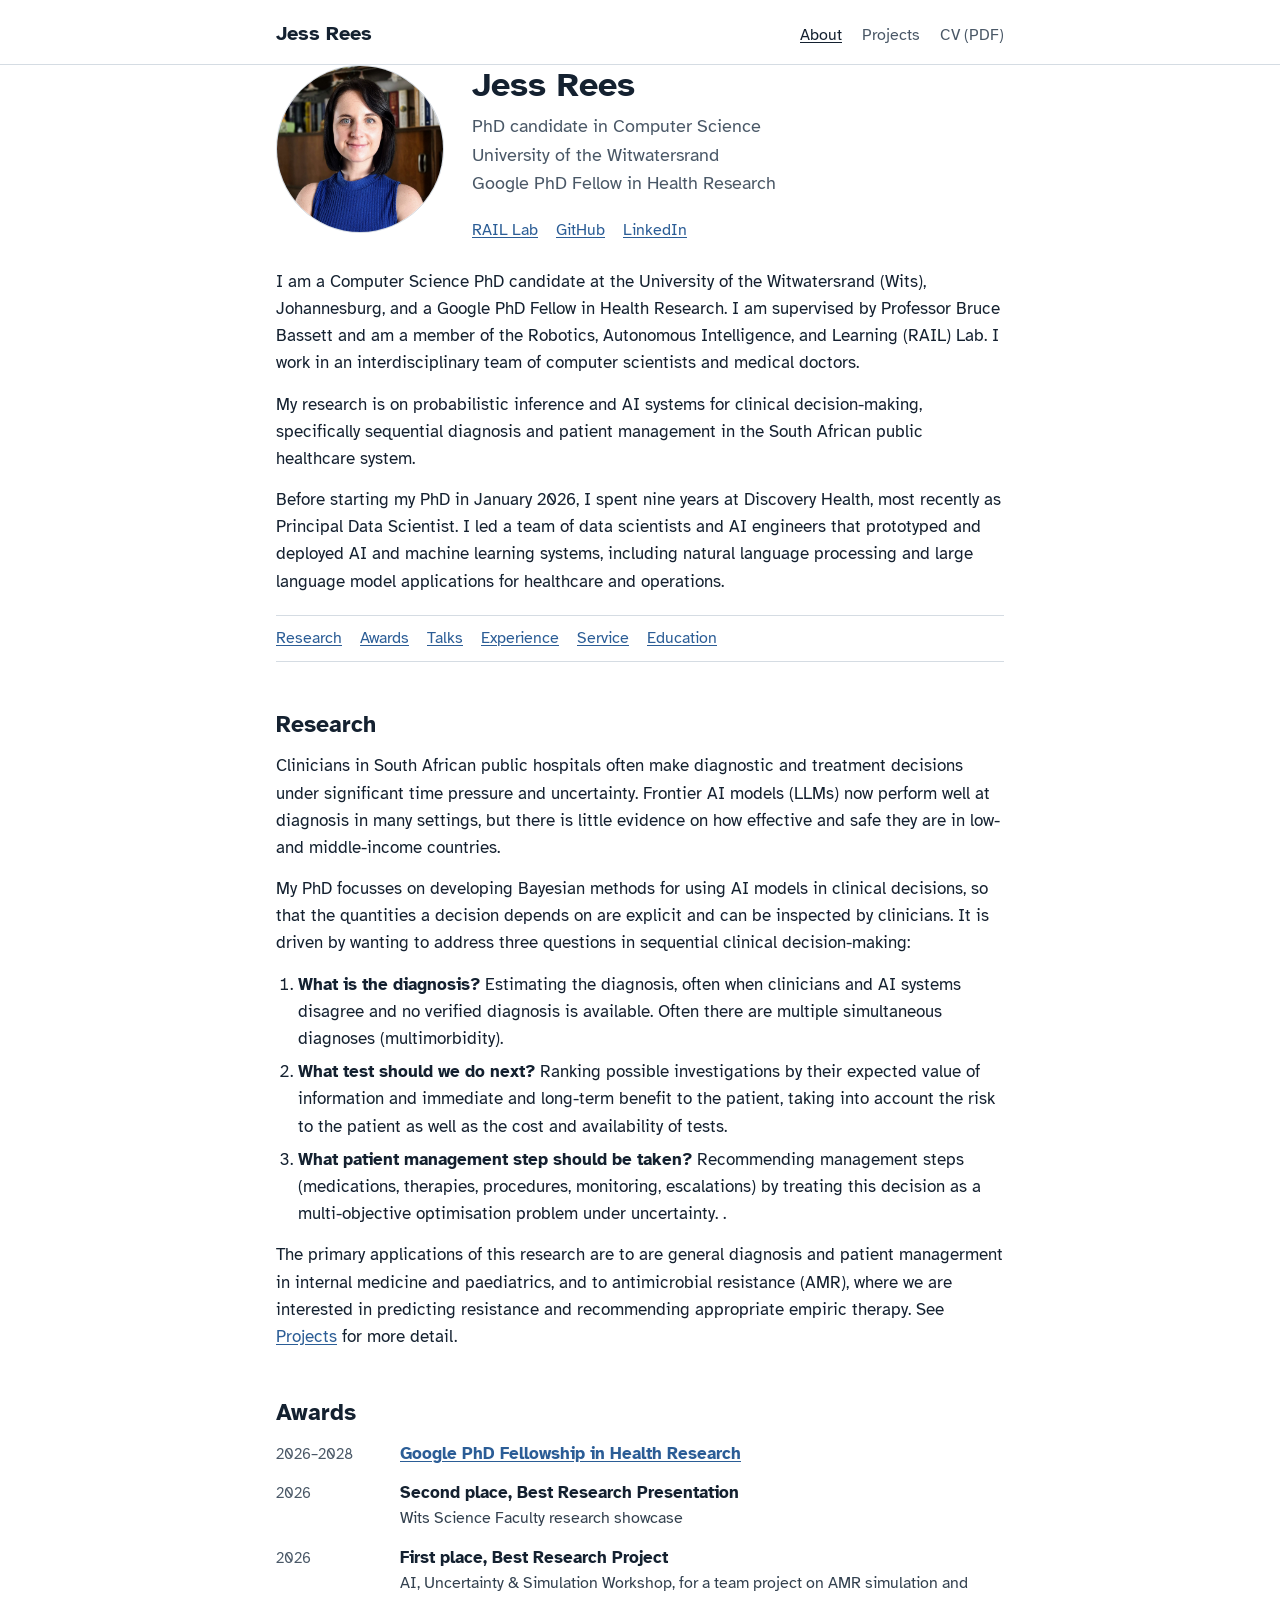
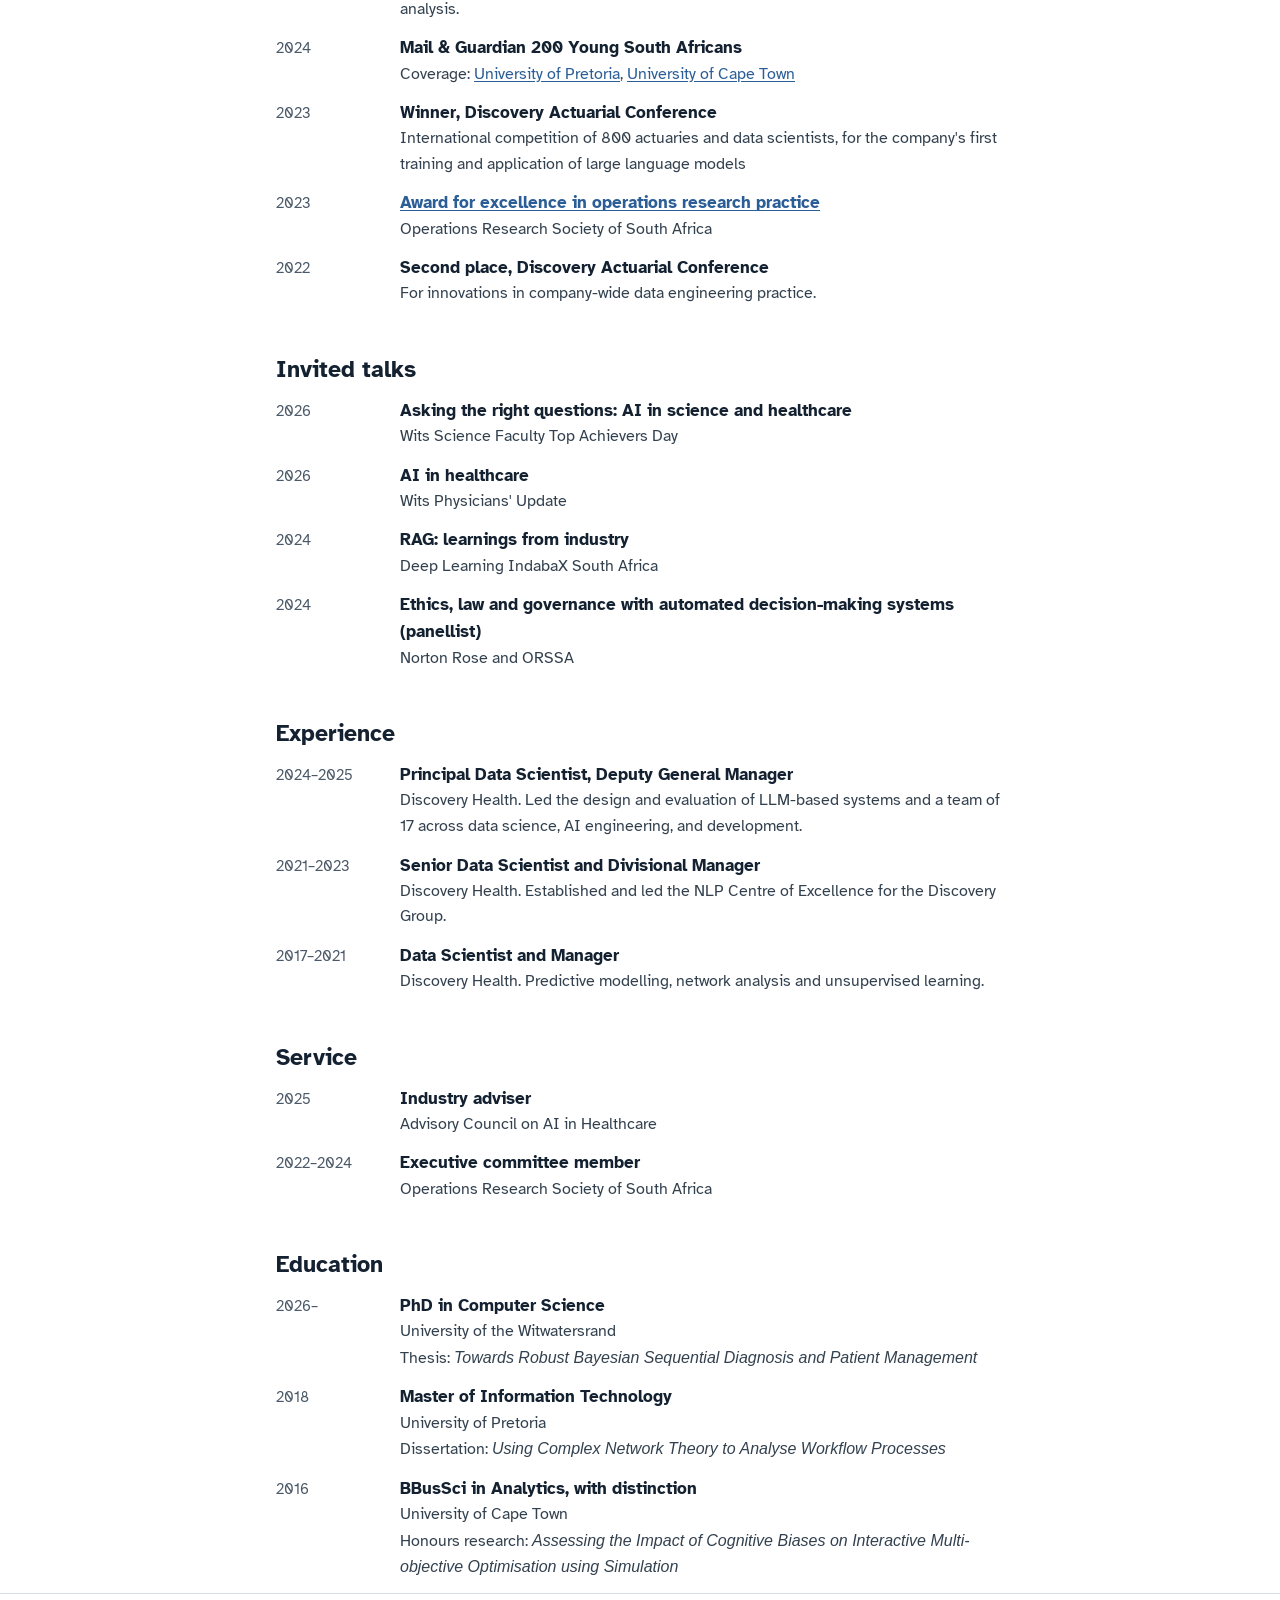
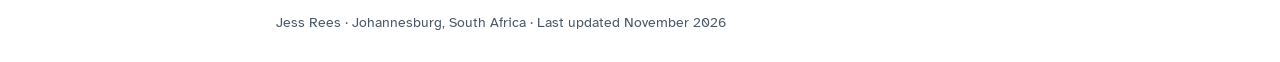
==== commit 52773490: "general updates" ====
--- a/index.html
+++ b/index.html
@@ -71,7 +71,7 @@
   <ul class="entries">
     <li><span class="when">2026–2028</span><span class="what"><strong><a href="https://research.google/programs-and-events/phd-fellowship/recipients/?filtertab=2025">Google PhD Fellowship in Health Research</a></strong></span></li>
     <li><span class="when">2026</span><span class="what"><strong>Second place, Best Research Presentation</strong><span>Wits Science Faculty research showcase</span></span></li>
-    <li><span class="when">2026</span><span class="what"><strong>First place, Best Research Project</strong><span>AI, Uncertainty & Simulation Workshop, for project on AMR simulation and analysis (team project).</span></span></li>
+    <li><span class="when">2026</span><span class="what"><strong>First place, Best Research Project</strong><span>AI, Uncertainty & Simulation Workshop, for a team project on AMR simulation and analysis.</span></span></li>
     <li><span class="when">2024</span><span class="what"><strong>Mail &amp; Guardian 200 Young South Africans</strong><span>Coverage: <a href="https://www.up.ac.za/alumni/news/sa-data-science-and-artificial-intelligence-are-internationally-competitive-alumna-and-mg-list">University of Pretoria</a>, <a href="https://commerce.uct.ac.za/articles/2024-07-04-200-young-south-africans-list-uct-connection">University of Cape Town</a></span></span></li>
     <li><span class="when">2023</span><span class="what"><strong>Winner, Discovery Actuarial Conference</strong><span>International competition of 800 actuaries and data scientists, for the company's first training and application of large language models</span></span></li>
     <li><span class="when">2023</span><span class="what"><strong><a href="https://c9a757c0-2348-4644-a8a8-09677d5da5bc.filesusr.com/ugd/568002_448f8d4020ab46eca19e3c63a7d8d022.pdf">Award for excellence in operations research practice</a></strong><span>Operations Research Society of South Africa</span></span></li>
@@ -83,7 +83,7 @@
     <li><span class="when">2026</span><span class="what"><strong>Asking the right questions: AI in science and healthcare</strong><span>Wits Science Faculty Top Achievers Day</span></span></li>
     <li><span class="when">2026</span><span class="what"><strong>AI in healthcare</strong><span>Wits Physicians' Update</span></span></li>
     <li><span class="when">2024</span><span class="what"><strong>RAG: learnings from industry</strong><span>Deep Learning IndabaX South Africa</span></span></li>
-    <li><span class="when">2024</span><span class="what"><strong>Panellist: Ethics, law and governance with automated decision-making systems</strong><span>Norton Rose and ORSSA</span></span></li>
+    <li><span class="when">2024</span><span class="what"><strong>Ethics, law and governance with automated decision-making systems (panellist)</strong><span>Norton Rose and ORSSA</span></span></li>
   </ul>
 
   <h2 id="experience">Experience</h2>
--- a/css/style.css
+++ b/css/style.css
@@ -94,6 +94,9 @@
 .tags { display: flex; flex-wrap: wrap; gap: 6px; margin: 0 0 14px; padding: 0; list-style: none; }
 .tags li { margin: 0; font-size: 14px; padding: 2px 10px; border-radius: 12px; background: var(--bg-soft); border: 1px solid var(--line); color: var(--ink-2); }
 .status { font-size: 15px; color: var(--muted); }
+.status .status-head { font-weight: 700; color: var(--ink-2); margin: 0 0 2px; }
+.status ul { margin: 0 0 10px; }
+.status li { margin-bottom: 2px; }
 
 /* Truth inference example */
 .demo { margin: 20px 0 8px; border: 1px solid var(--line); border-radius: 12px; background: var(--bg-soft); padding: 16px; }
@@ -106,6 +109,19 @@
 
 .demo-side { display: grid; grid-template-columns: 1fr 1fr; gap: 16px; }
 @media (max-width: 640px) { .demo-side { grid-template-columns: 1fr; } }
+
+/* On wide screens, the example breaks out of the text column so the
+   diagram and the side panel can sit next to each other. */
+@media (min-width: 1200px) {
+  .demo {
+    --demo-w: min(1240px, calc(100vw - 48px));
+    margin-left: calc((100% - var(--demo-w)) / 2);
+    margin-right: calc((100% - var(--demo-w)) / 2);
+    padding: 20px;
+  }
+  .demo-body { grid-template-columns: minmax(0, 1fr) 340px; gap: 24px; align-items: start; }
+  .demo-side { grid-template-columns: 1fr; gap: 20px; }
+}
 
 .best { background: var(--ink); color: #FFFFFF; border-radius: 10px; padding: 12px 16px; }
 .best .label { display: flex; justify-content: space-between; font-size: 13px; color: #C9D4DF; letter-spacing: 0.08em; font-weight: 700; }
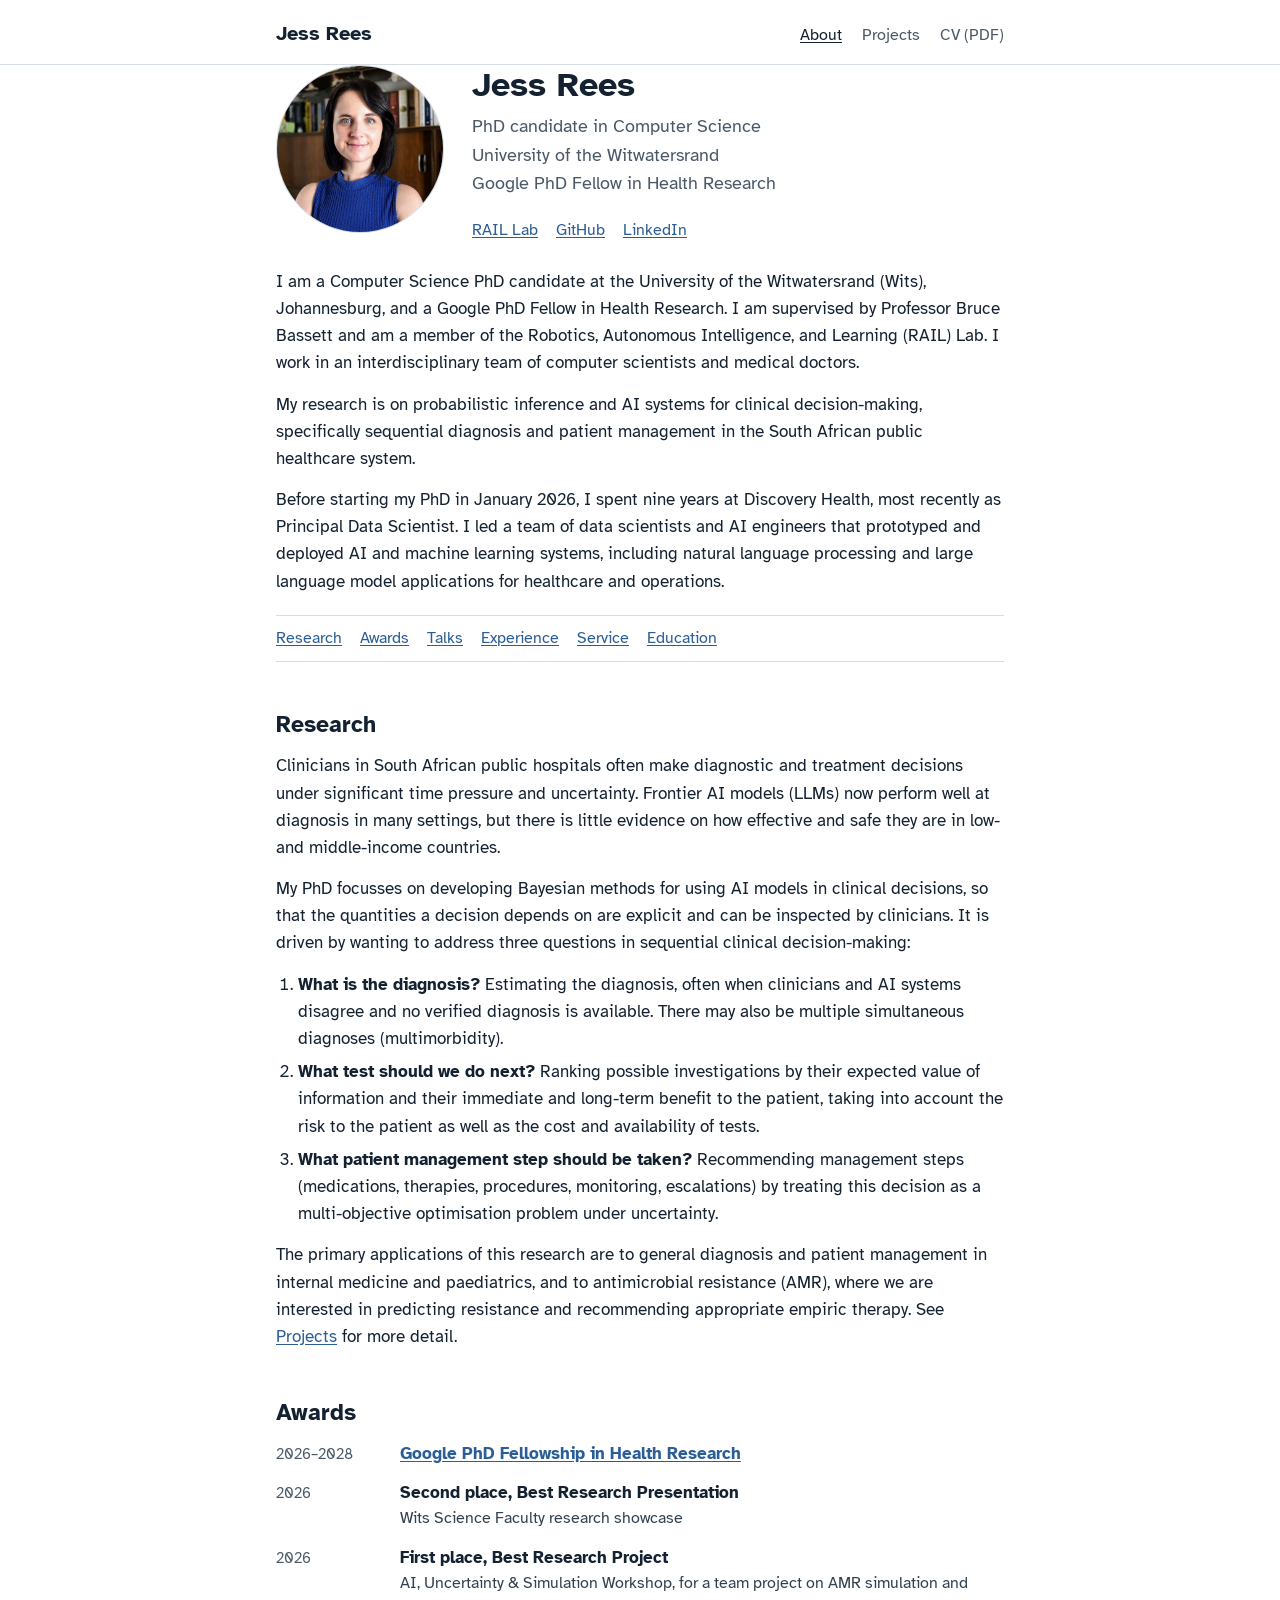
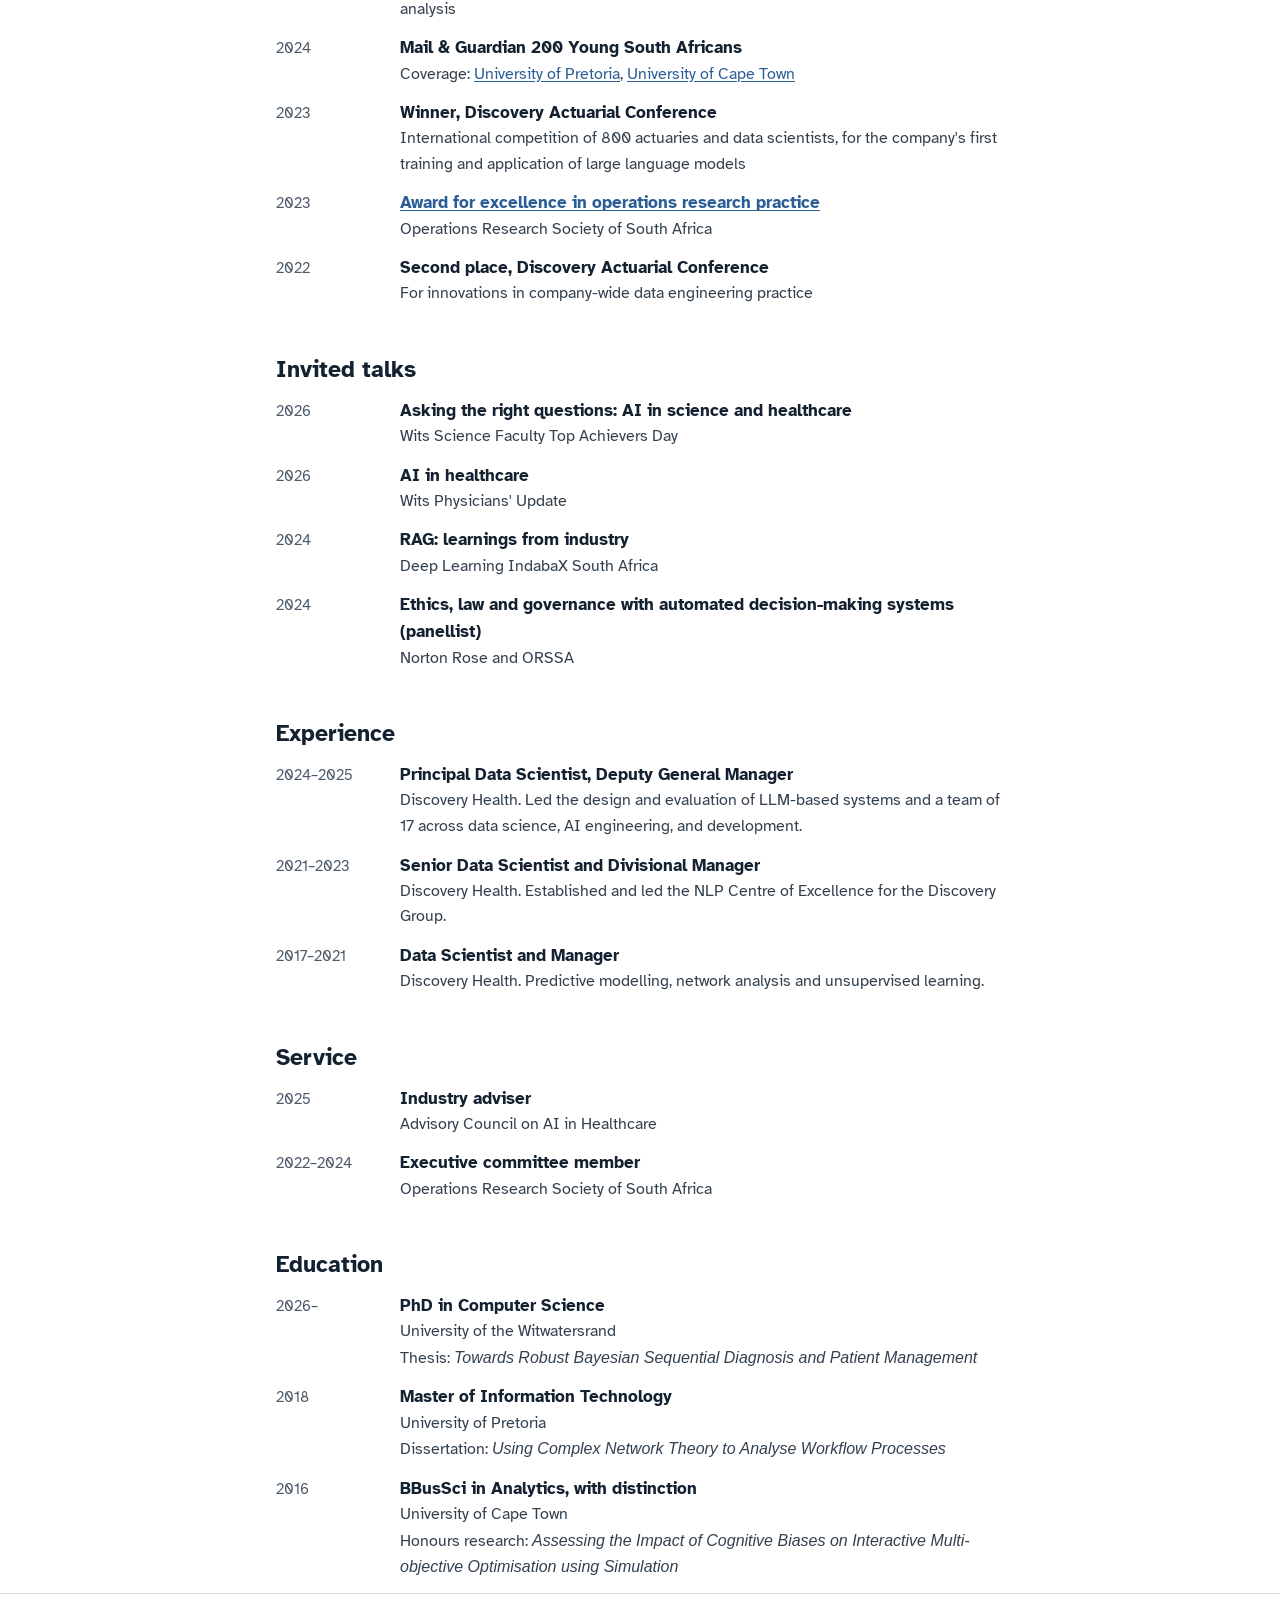
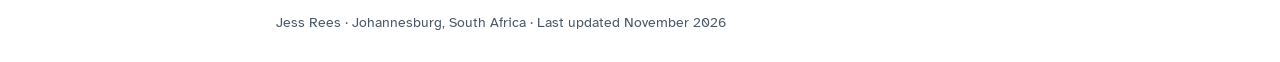
==== commit fb4f49ff: "proof reading fixes" ====
--- a/index.html
+++ b/index.html
@@ -61,21 +61,21 @@
   <p>Clinicians in South African public hospitals often make diagnostic and treatment decisions under significant time pressure and uncertainty. Frontier AI models (LLMs) now perform well at diagnosis in many settings, but there is little evidence on how effective and safe they are in low- and middle-income countries.</p>
   <p>My PhD focusses on developing Bayesian methods for using AI models in clinical decisions, so that the quantities a decision depends on are explicit and can be inspected by clinicians. It is driven by wanting to address three questions in sequential clinical decision-making:</p>
   <ol>
-    <li><strong>What is the diagnosis?</strong> Estimating the diagnosis, often when clinicians and AI systems disagree and no verified diagnosis is available. Often there are multiple simultaneous diagnoses (multimorbidity).</li>
-    <li><strong>What test should we do next?</strong> Ranking possible investigations by their expected value of information and immediate and long-term benefit to the patient, taking into account the risk to the patient as well as the cost and availability of tests.</li>
-    <li><strong>What patient management step should be taken?</strong> Recommending management steps (medications, therapies, procedures, monitoring, escalations) by treating this decision as a multi-objective optimisation problem under uncertainty. .</li>
+    <li><strong>What is the diagnosis?</strong> Estimating the diagnosis, often when clinicians and AI systems disagree and no verified diagnosis is available. There may also be multiple simultaneous diagnoses (multimorbidity).</li>
+    <li><strong>What test should we do next?</strong> Ranking possible investigations by their expected value of information and their immediate and long-term benefit to the patient, taking into account the risk to the patient as well as the cost and availability of tests.</li>
+    <li><strong>What patient management step should be taken?</strong> Recommending management steps (medications, therapies, procedures, monitoring, escalations) by treating this decision as a multi-objective optimisation problem under uncertainty.</li>
   </ol>
-  <p>The primary applications of this research are to are general diagnosis and patient managerment in internal medicine and paediatrics, and to antimicrobial resistance (AMR), where we are interested in predicting resistance and recommending appropriate empiric therapy. See <a href="projects.html">Projects</a> for more detail.</p>
+  <p>The primary applications of this research are to general diagnosis and patient management in internal medicine and paediatrics, and to antimicrobial resistance (AMR), where we are interested in predicting resistance and recommending appropriate empiric therapy. See <a href="projects.html">Projects</a> for more detail.</p>
 
   <h2 id="awards">Awards</h2>
   <ul class="entries">
     <li><span class="when">2026–2028</span><span class="what"><strong><a href="https://research.google/programs-and-events/phd-fellowship/recipients/?filtertab=2025">Google PhD Fellowship in Health Research</a></strong></span></li>
     <li><span class="when">2026</span><span class="what"><strong>Second place, Best Research Presentation</strong><span>Wits Science Faculty research showcase</span></span></li>
-    <li><span class="when">2026</span><span class="what"><strong>First place, Best Research Project</strong><span>AI, Uncertainty & Simulation Workshop, for a team project on AMR simulation and analysis.</span></span></li>
+    <li><span class="when">2026</span><span class="what"><strong>First place, Best Research Project</strong><span>AI, Uncertainty & Simulation Workshop, for a team project on AMR simulation and analysis</span></span></li>
     <li><span class="when">2024</span><span class="what"><strong>Mail &amp; Guardian 200 Young South Africans</strong><span>Coverage: <a href="https://www.up.ac.za/alumni/news/sa-data-science-and-artificial-intelligence-are-internationally-competitive-alumna-and-mg-list">University of Pretoria</a>, <a href="https://commerce.uct.ac.za/articles/2024-07-04-200-young-south-africans-list-uct-connection">University of Cape Town</a></span></span></li>
     <li><span class="when">2023</span><span class="what"><strong>Winner, Discovery Actuarial Conference</strong><span>International competition of 800 actuaries and data scientists, for the company's first training and application of large language models</span></span></li>
     <li><span class="when">2023</span><span class="what"><strong><a href="https://c9a757c0-2348-4644-a8a8-09677d5da5bc.filesusr.com/ugd/568002_448f8d4020ab46eca19e3c63a7d8d022.pdf">Award for excellence in operations research practice</a></strong><span>Operations Research Society of South Africa</span></span></li>
-    <li><span class="when">2022</span><span class="what"><strong>Second place, Discovery Actuarial Conference</strong><span>For innovations in company-wide data engineering practice.</span></span></li>
+    <li><span class="when">2022</span><span class="what"><strong>Second place, Discovery Actuarial Conference</strong><span>For innovations in company-wide data engineering practice</span></span></li>
   </ul>
 
   <h2 id="talks">Invited talks</h2>
